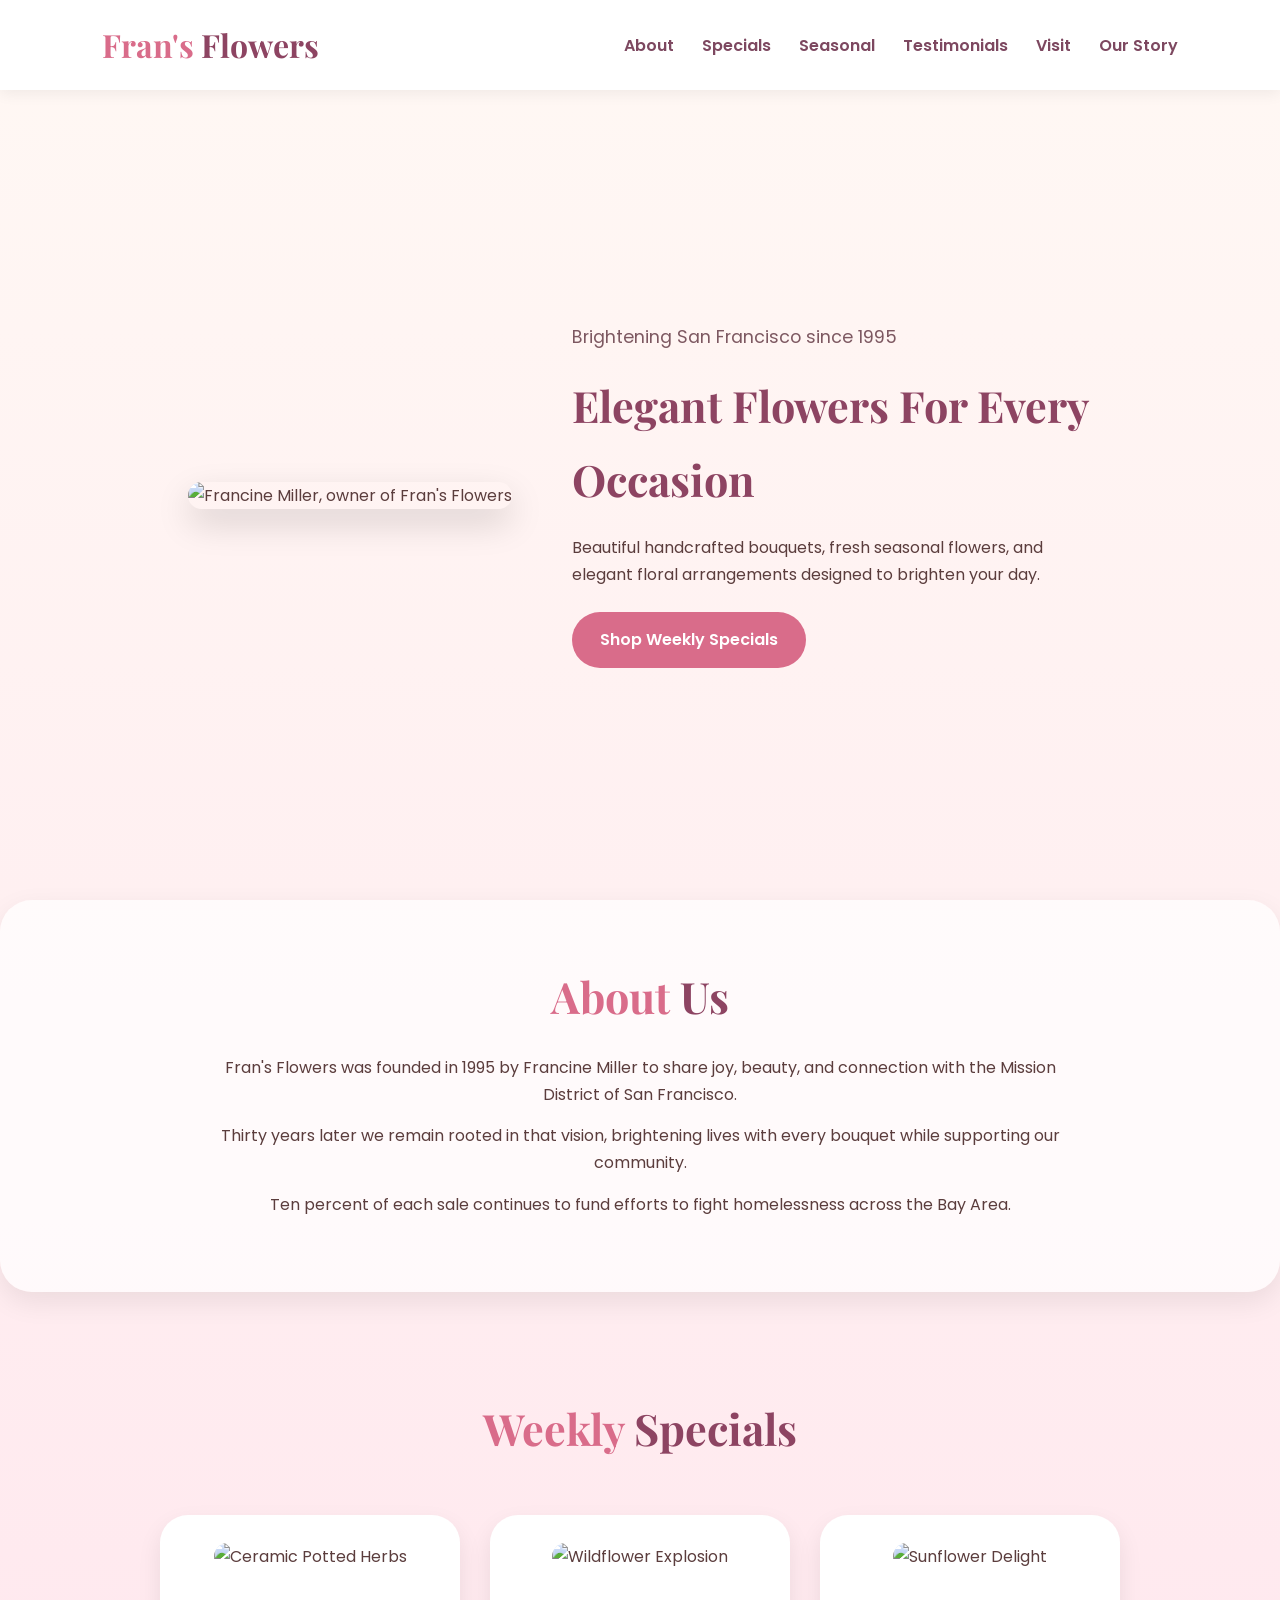
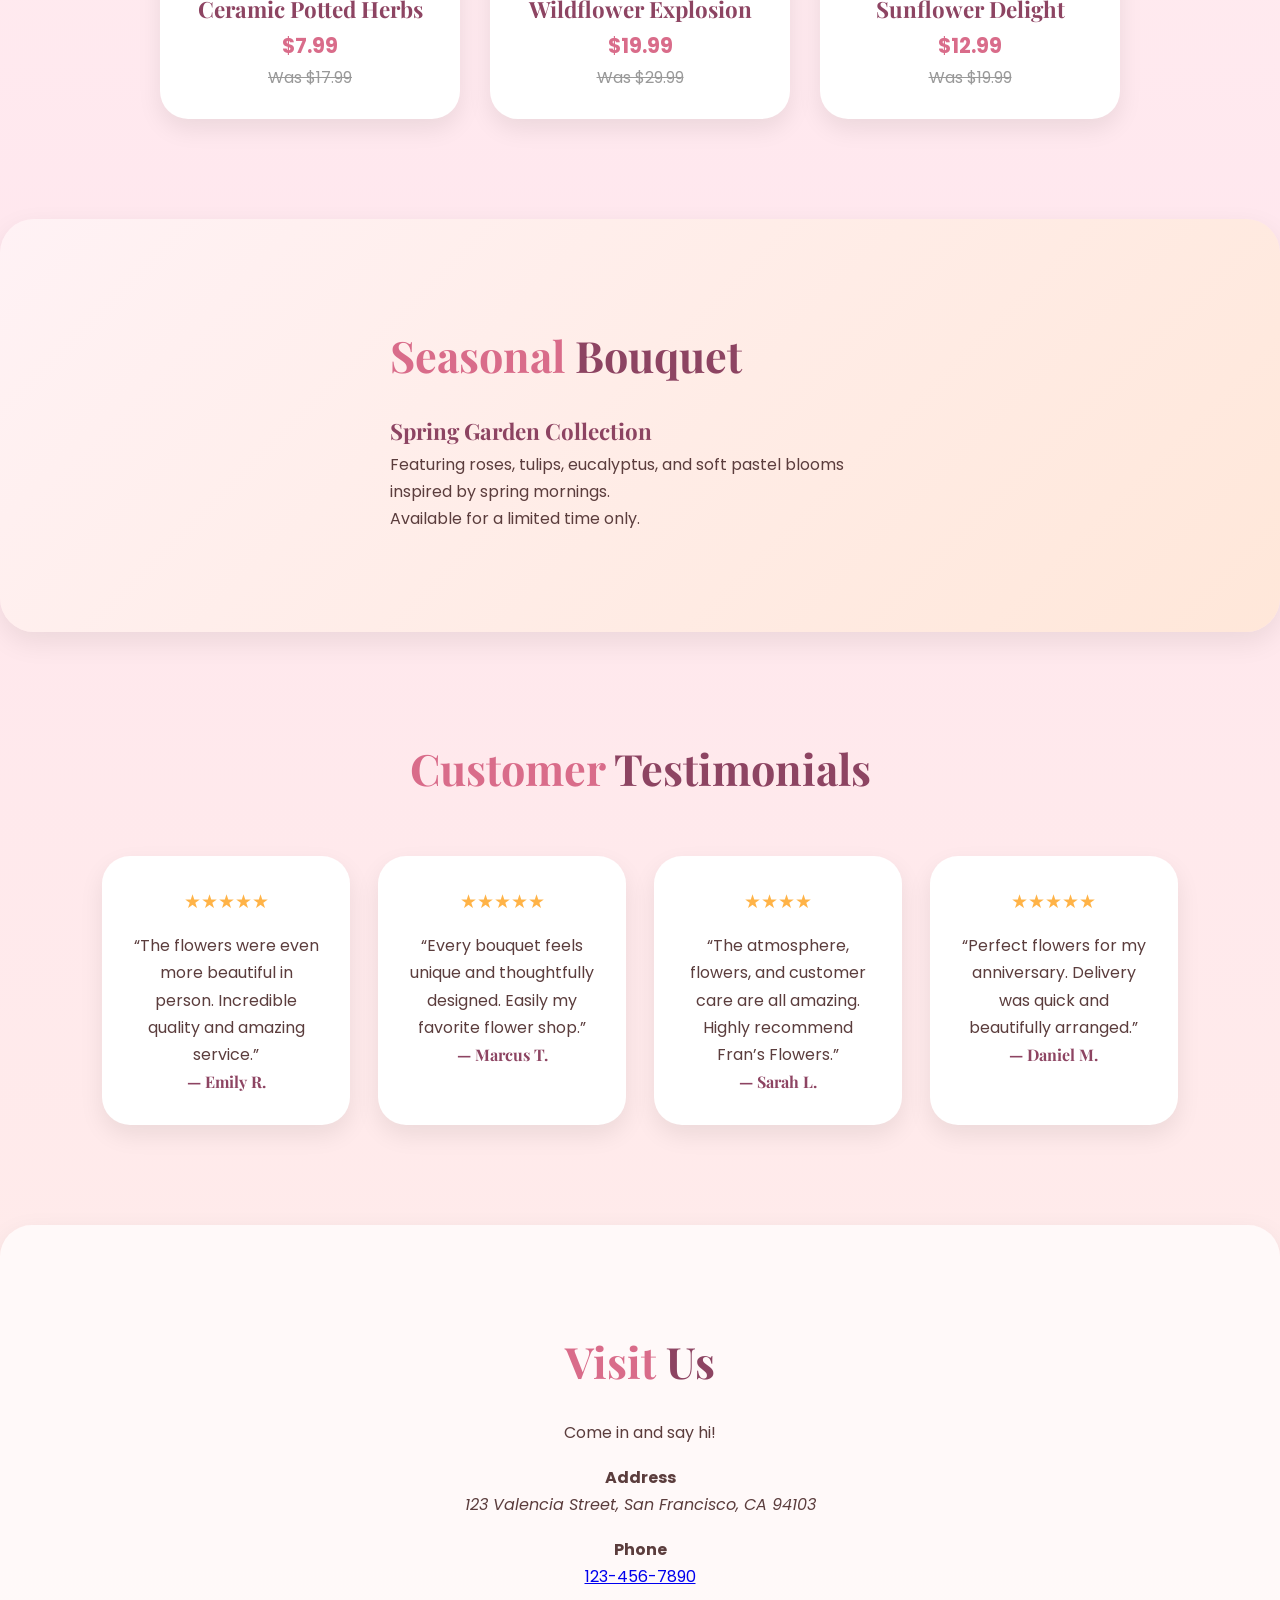
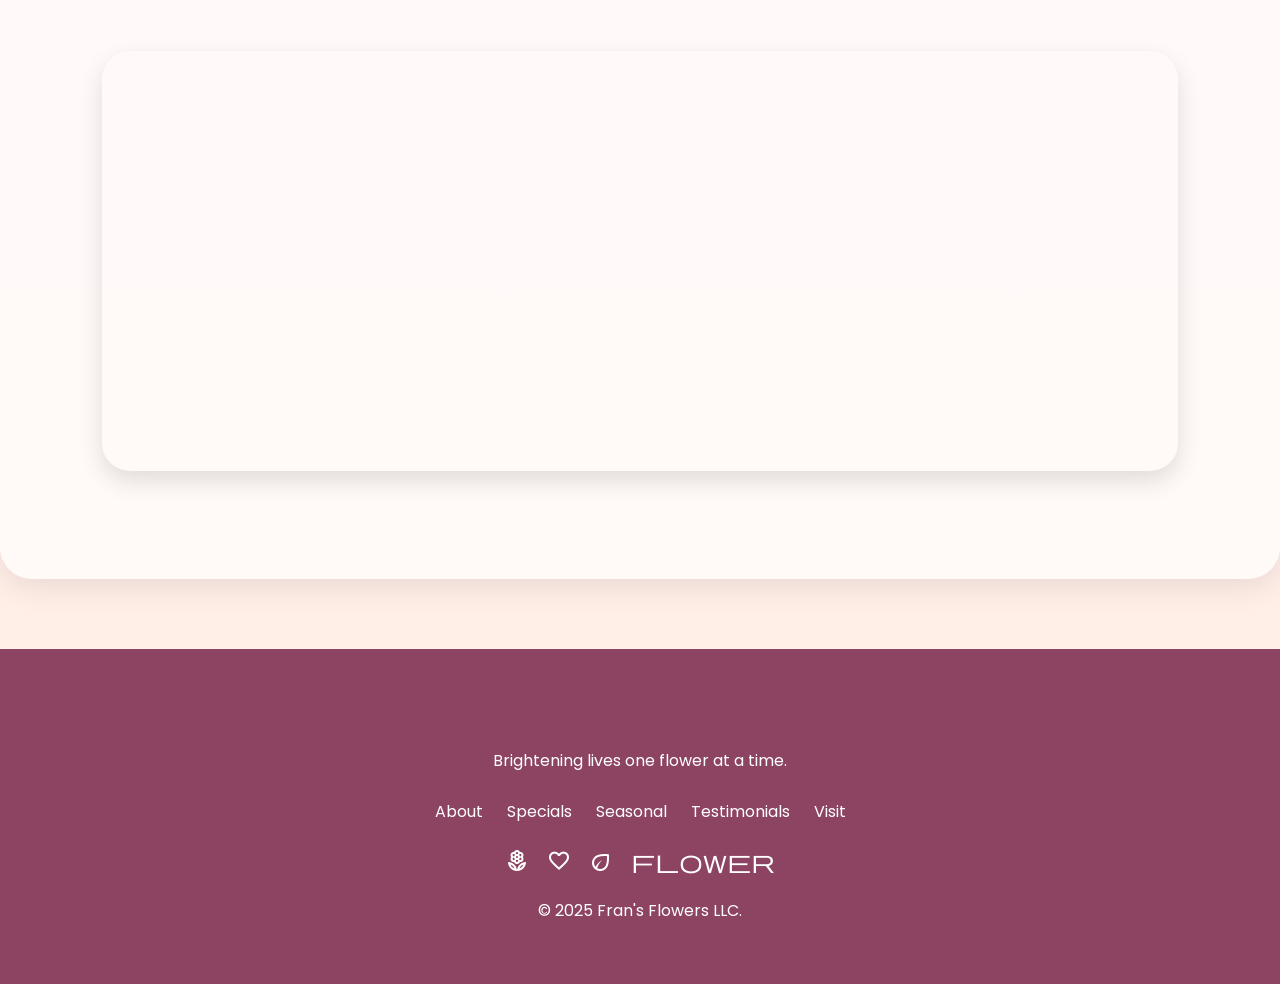
==== index.html @ b27cbd12 "Fran's Flowers" ====
<!DOCTYPE html>
<html lang="en">
<head>
  <meta charset="utf-8" />
  <meta name="viewport" content="width=device-width, initial-scale=1" />

  <title>Fran's Flowers | Boutique Flower Shop in San Francisco</title>

  <link rel="stylesheet" href="style.css" />

  <!-- Google Fonts -->
  <link rel="preconnect" href="https://fonts.googleapis.com">
  <link rel="preconnect" href="https://fonts.gstatic.com" crossorigin>

  <link
    href="https://fonts.googleapis.com/css2?family=Playfair+Display:wght@600;700&family=Poppins:wght@300;400;500;600&display=swap"
    rel="stylesheet"
  />

  <!-- Google Icons -->
  <link
    href="https://fonts.googleapis.com/css2?family=Material+Symbols+Outlined"
    rel="stylesheet"
  />
</head>

<body>

  <!--NAVIGATION-->

  <header>

    <nav class="navbar">

      <div class="logo">
        <h1>
          <span class="accent">Fran's</span> Flowers
        </h1>
      </div>

      <ul class="nav-menu">

        <li><a href="#about">About</a></li>

        <li><a href="#specials">Specials</a></li>

        <li><a href="#seasonal">Seasonal</a></li>

        <li><a href="#testimonials">Testimonials</a></li>

        <li><a href="#visit">Visit</a></li>

        <li><a href="about.html">Our Story</a></li>

      </ul>

    </nav>

  </header>

  <!--HERO SECTION-->

  <section class="hero-section">

    <div class="hero-image-container">

      <img
        src="img/fran.png"
        alt="Francine Miller, owner of Fran's Flowers"
        class="hero-img"
      />

    </div>

    <div class="hero-text">

      <p class="tagline">
        Brightening San Francisco since 1995
      </p>

      <h2>
        Elegant Flowers For Every Occasion
      </h2>

      <p>
        Beautiful handcrafted bouquets, fresh seasonal flowers,
        and elegant floral arrangements designed to brighten your day.
      </p>

      <a href="#specials" class="hero-btn">
        Shop Weekly Specials
      </a>

    </div>

  </section>

  <!--ABOUT-->

  <main>

    <section class="about-us" id="about">

      <h2>
        <span class="accent">About</span> Us
      </h2>

      <p>
        Fran's Flowers was founded in 1995 by Francine Miller to share joy,
        beauty, and connection with the Mission District of San Francisco.
      </p>

      <p>
        Thirty years later we remain rooted in that vision,
        brightening lives with every bouquet while supporting our community.
      </p>

      <p>
        Ten percent of each sale continues to fund efforts
        to fight homelessness across the Bay Area.
      </p>

    </section>

    <!--WEEKLY SPECIALS-->

    <section class="specials" id="specials">

      <h2>
        <span class="accent">Weekly</span> Specials
      </h2>

      <div class="specials-list">

        <article class="special-offer">

          <img
            src="img/potted_plant.png"
            alt="Ceramic Potted Herbs"
          />

          <h3>Ceramic Potted Herbs</h3>

          <p class="price-now">$7.99</p>

          <p class="price-was">Was $17.99</p>

        </article>

        <article class="special-offer">

          <img
            src="img/wild_flowers.png"
            alt="Wildflower Explosion"
          />

          <h3>Wildflower Explosion</h3>

          <p class="price-now">$19.99</p>

          <p class="price-was">Was $29.99</p>

        </article>

        <article class="special-offer">

          <img
            src="img/sunflowers.png"
            alt="Sunflower Delight"
          />

          <h3>Sunflower Delight</h3>

          <p class="price-now">$12.99</p>

          <p class="price-was">Was $19.99</p>

        </article>

      </div>

    </section>

    <!--SEASONAL FEATURE-->

    <section class="seasonal-feature" id="seasonal">

      <div class="seasonal-content">

        <div class="seasonal-text">

          <h2>
            <span class="accent">Seasonal</span> Bouquet
          </h2>

          <h3>Spring Garden Collection</h3>

          <p>
            Featuring roses, tulips, eucalyptus,
            and soft pastel blooms inspired by spring mornings.
          </p>

          <p>
            Available for a limited time only.
          </p>

        </div>

      </div>

    </section>

    <!--TESTIMONIALS-->

    <section class="testimonials" id="testimonials">

      <h2>
        <span class="accent">Customer</span> Testimonials
      </h2>

      <div class="testimonial-grid">

        <article class="testimonial-card">

          <div class="stars">★★★★★</div>

          <p>
            “The flowers were even more beautiful in person.
            Incredible quality and amazing service.”
          </p>

          <h4>— Emily R.</h4>

        </article>

        <article class="testimonial-card">

          <div class="stars">★★★★★</div>

          <p>
            “Every bouquet feels unique and thoughtfully designed.
            Easily my favorite flower shop.”
          </p>

          <h4>— Marcus T.</h4>

        </article>

        <article class="testimonial-card">

          <div class="stars">★★★★</div>

          <p>
            “The atmosphere, flowers, and customer care are all amazing.
            Highly recommend Fran’s Flowers.”
          </p>

          <h4>— Sarah L.</h4>

        </article>

        <article class="testimonial-card">

          <div class="stars">★★★★★</div>

          <p>
            “Perfect flowers for my anniversary.
            Delivery was quick and beautifully arranged.”
          </p>

          <h4>— Daniel M.</h4>

        </article>

      </div>

    </section>

    <!--VISIT US-->

    <section class="visit-us" id="visit">

      <h2>
        <span class="accent">Visit</span> Us
      </h2>

      <div class="contact-info">

        <p>
          Come in and say hi!
        </p>

        <div class="address-block">

          <p><strong>Address</strong></p>

          <address>
            123 Valencia Street,
            San Francisco, CA 94103
          </address>

        </div>

        <div class="phone-block">

          <p><strong>Phone</strong></p>

          <a href="tel:+1234567890">
            123-456-7890
          </a>

        </div>

      </div>

      <iframe
        title="Map Location"
        src="https://www.google.com/maps/embed?pb=!1m18!1m12!1m3!1d3153.144965296929!2d-122.4230293!3d37.7689366!2m3!1f0!2f0!3f0!3m2!1i1024!2i768!4f13.1!3m3!1m2!1s0x808f7e3a37128e21%3A0xf85bfc7fef295b98!2s123%20Valencia%20St%2C%20San%20Francisco%2C%20CA%2094103!5e0!3m2!1sen!2sus!4v1722345678901!5m2!1sen!2sus"
        loading="lazy"
        referrerpolicy="no-referrer-when-downgrade"
      ></iframe>

    </section>

  </main>

  <!-- =========================
       FOOTER
  ========================== -->

  <footer>

    <h3>Fran's Flowers</h3>

    <p>
      Brightening lives one flower at a time.
    </p>

    <div class="footer-links">

      <a href="#about">About</a>

      <a href="#specials">Specials</a>

      <a href="#seasonal">Seasonal</a>

      <a href="#testimonials">Testimonials</a>

      <a href="#visit">Visit</a>

    </div>

    <div class="social-icons">

      <span class="material-symbols-outlined">
        local_florist
      </span>

      <span class="material-symbols-outlined">
        favorite
      </span>

      <span class="material-symbols-outlined">
        eco
      </span>

      <span class="material-symbols-outlined">
        flower
      </span>

    </div>

    <p class="copyright">
      © 2025 Fran's Flowers LLC.
    </p>

  </footer>

</body>
</html>
---- style.css ----
*{
  margin:0;
  padding:0;
  box-sizing:border-box;
}

html{
  scroll-behavior:smooth;
}

body{
  font-family:"Poppins",sans-serif;

  background:linear-gradient(
    180deg,
    #fff8f4 0%,
    #ffe7ee 45%,
    #fff0e6 100%
  );

  color:#5b3d3d;

  line-height:1.7;
}

/*TYPOGRAPHY*/

h1,
h2,
h3,
h4{
  font-family:"Playfair Display",serif;
  color:#8d4462;
}

h2{
  font-size:2.7rem;
  margin-bottom:20px;
}

h3{
  font-size:1.4rem;
}

.accent{
  color:#d96c8a;
}

/*NAVBAR*/

header{
  position:sticky;
  top:0;
  z-index:1000;
}

.navbar{
  display:flex;
  justify-content:space-between;
  align-items:center;

  padding:18px 8%;

  background:rgba(255,255,255,0.94);

  backdrop-filter:blur(10px);

  box-shadow:0 4px 14px rgba(0,0,0,0.06);

  flex-wrap:wrap;
}

.logo h1{
  font-size:2rem;
}

.nav-menu{
  display:flex;
  align-items:center;
  justify-content:center;

  gap:28px;

  list-style:none;

  flex-wrap:wrap;
}

.nav-menu li a{
  text-decoration:none;

  color:#7d4860;

  font-weight:600;

  transition:0.3s ease;
}

.nav-menu li a:hover{
  color:#d96c8a;
}

/* HERO SECTION*/

.hero-section{
  min-height:90vh;

  display:flex;
  justify-content:center;
  align-items:center;

  gap:60px;

  padding:80px 8%;

  flex-wrap:wrap;
}

.hero-image-container{
  display:flex;
  justify-content:center;
  align-items:center;
}

.hero-img{
  width:100%;
  max-width:460px;

  border-radius:28px;

  box-shadow:0 14px 35px rgba(0,0,0,0.15);
}

.hero-text{
  max-width:520px;
}

.tagline{
  color:#7d5861;
  margin-bottom:16px;
  font-size:1.1rem;
}

.hero-text h2{
  margin-bottom:18px;
}

.hero-btn{
  display:inline-block;

  margin-top:24px;

  padding:14px 28px;

  border-radius:999px;

  background:#d96c8a;

  color:white;

  text-decoration:none;

  font-weight:600;

  transition:0.3s ease;
}

.hero-btn:hover{
  background:#be5876;
  transform:translateY(-3px);
}

/*GENERAL SECTION SPACING*/

section{
  padding:100px 8%;
}

/*ABOUT */

.about-us{
  background:rgba(255,255,255,0.72);

  padding:60px;

  border-radius:32px;

  text-align:center;

  box-shadow:0 10px 28px rgba(0,0,0,0.08);
}

.about-us p{
  max-width:850px;
  margin:14px auto;
}

/*SPECIALS*/

.specials{
  text-align:center;
}

.specials-list{
  display:flex;

  justify-content:center;

  align-items:stretch;

  gap:30px;

  flex-wrap:wrap;

  margin-top:50px;
}

.special-offer{
  background:white;

  width:300px;

  padding:28px;

  border-radius:28px;

  box-shadow:0 10px 24px rgba(0,0,0,0.08);

  transition:0.3s ease;
}

.special-offer:hover{
  transform:translateY(-10px);
}

.special-offer img{
  width:100%;

  height:250px;

  object-fit:cover;

  border-radius:22px;

  margin-bottom:20px;
}

.price-now{
  color:#d96c8a;

  font-size:1.3rem;

  font-weight:700;
}

.price-was{
  color:#999;

  text-decoration:line-through;
}

/*SEASONAL FEATURE*/

.seasonal-feature{
  background:linear-gradient(
    135deg,
    #fff2f5,
    #ffe7d9
  );

  border-radius:34px;

  box-shadow:0 10px 28px rgba(0,0,0,0.08);
}

.seasonal-content{
  display:flex;

  justify-content:center;

  align-items:center;

  gap:50px;

  flex-wrap:wrap;
}

.seasonal-img{
  width:100%;
  max-width:420px;

  border-radius:28px;

  box-shadow:0 12px 28px rgba(0,0,0,0.12);
}

.seasonal-text{
  max-width:500px;
}

/* TESTIMONIALS*/

.testimonials{
  text-align:center;
}

.testimonial-grid{
  display:grid;

  grid-template-columns:repeat(auto-fit,minmax(240px,1fr));

  gap:28px;

  margin-top:50px;
}

.testimonial-card{
  background:white;

  padding:30px;

  border-radius:28px;

  box-shadow:0 10px 24px rgba(0,0,0,0.08);

  transition:0.3s ease;
}

.testimonial-card:hover{
  transform:translateY(-8px);
}

.stars{
  color:#ffb347;

  font-size:1.2rem;

  margin-bottom:14px;
}

/* VISIT US */

.visit-us{
  background:rgba(255,255,255,0.72);

  border-radius:32px;

  text-align:center;

  box-shadow:0 10px 28px rgba(0,0,0,0.08);
}

.contact-info{
  margin-bottom:30px;
}

.address-block,
.phone-block{
  margin-top:18px;
}

iframe{
  width:100%;

  height:420px;

  border:none;

  border-radius:28px;

  margin-top:30px;

  box-shadow:0 10px 24px rgba(0,0,0,0.12);
}

/*FOOTER*/

footer{
  background:#8d4462;

  color:white;

  text-align:center;

  padding:60px 20px;

  margin-top:70px;
}

.footer-links{
  display:flex;

  justify-content:center;

  gap:24px;

  flex-wrap:wrap;

  margin:24px 0;
}

.footer-links a{
  color:white;

  text-decoration:none;
}

.social-icons{
  display:flex;

  justify-content:center;

  gap:18px;

  margin-top:20px;
}

.material-symbols-outlined{
  font-size:34px;

  cursor:pointer;
}

.copyright{
  margin-top:24px;
}

/*RESPONSIVE*/

@media (max-width:768px){

  .navbar{
    justify-content:center;

    text-align:center;

    gap:18px;
  }

  .nav-menu{
    gap:18px;
  }

  .hero-section{
    text-align:center;
  }

  h2{
    font-size:2.1rem;
  }

  .about-us,
  .visit-us,
  .seasonal-feature{
    padding:40px 20px;
  }

  iframe{
    height:300px;
  }
}
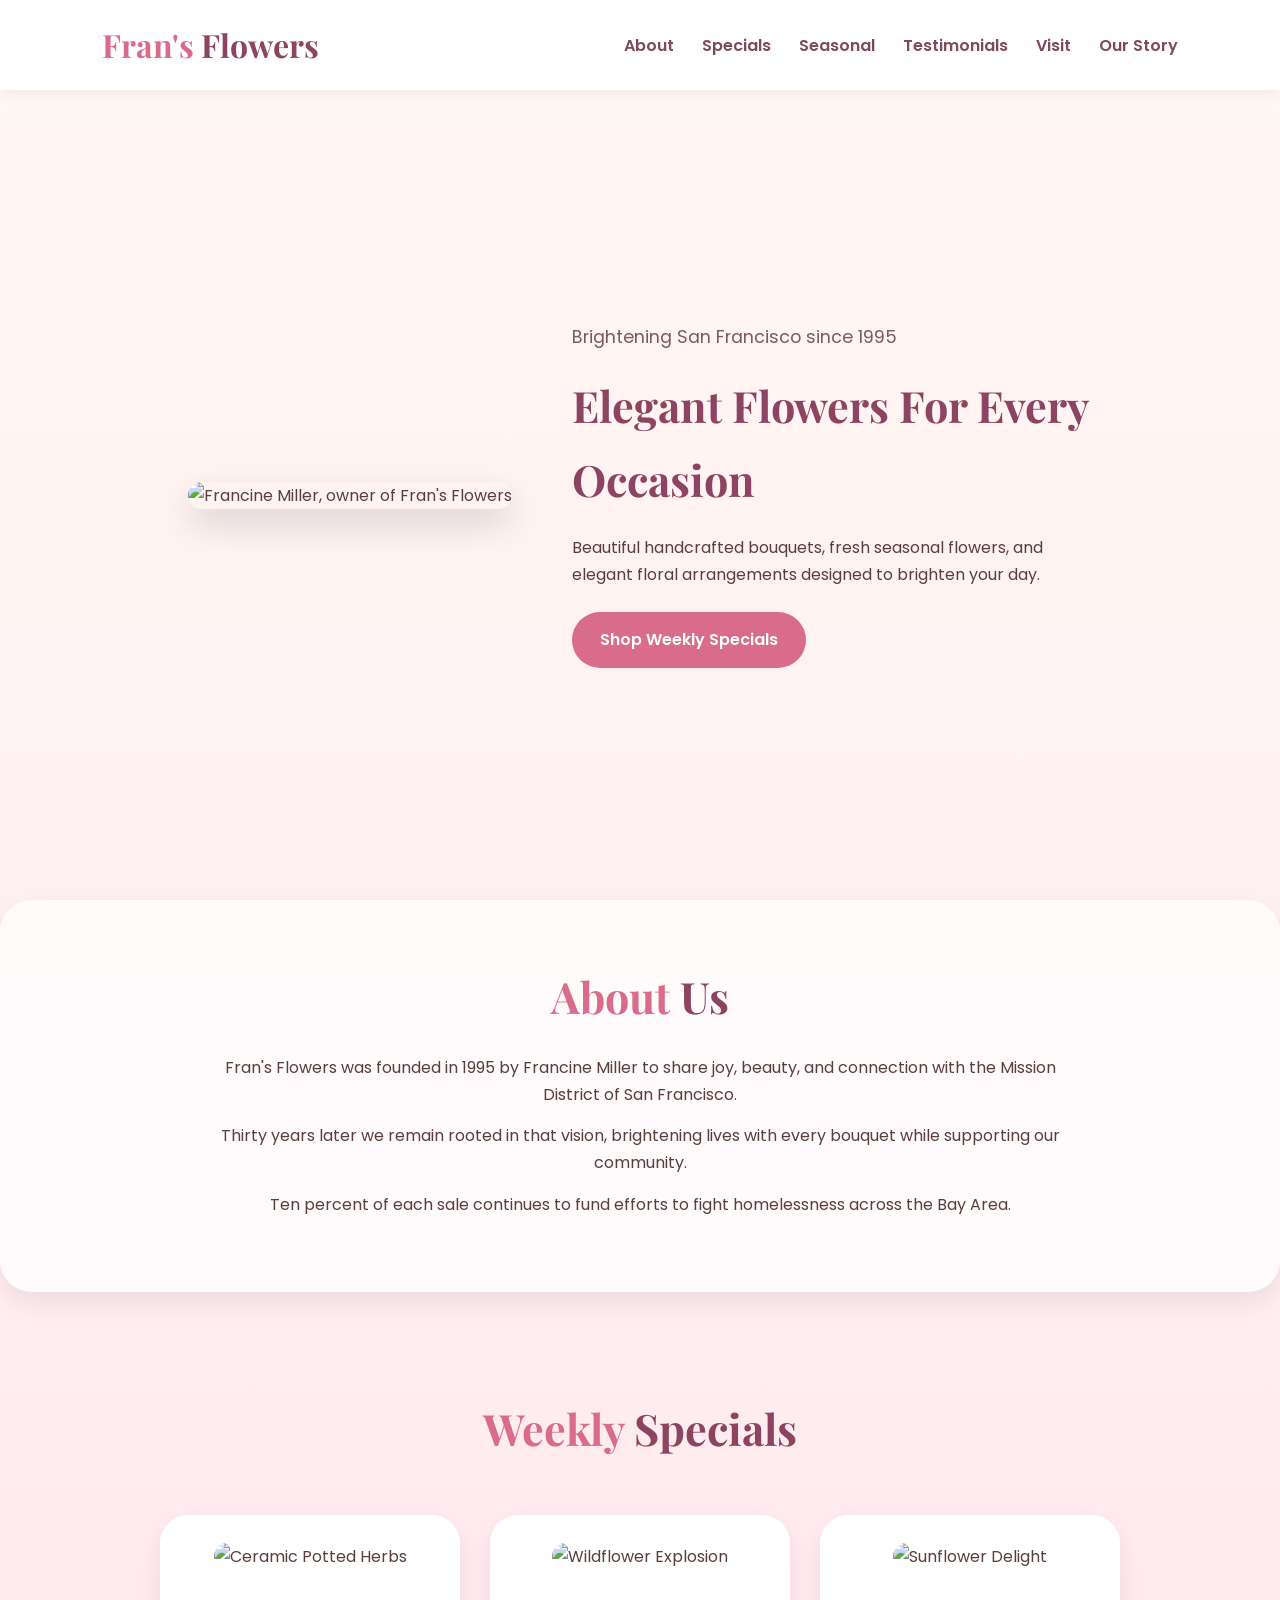
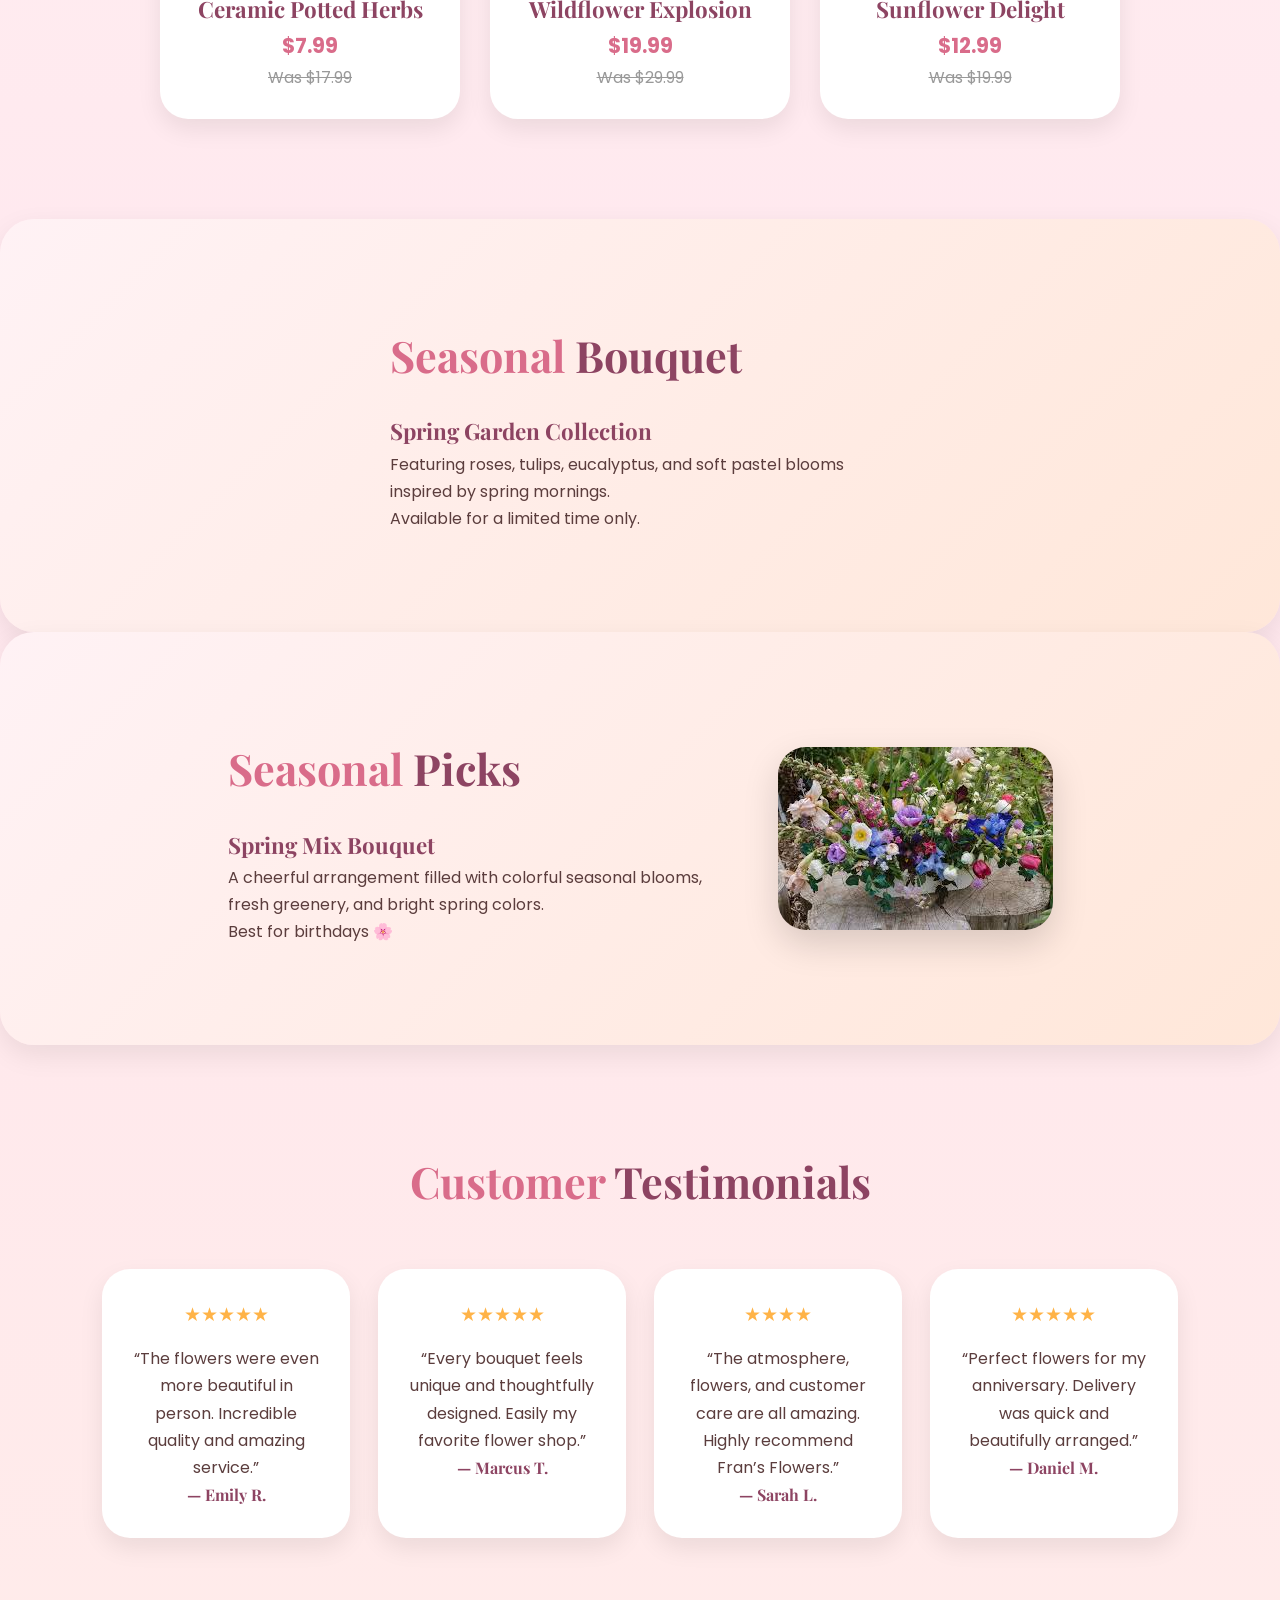
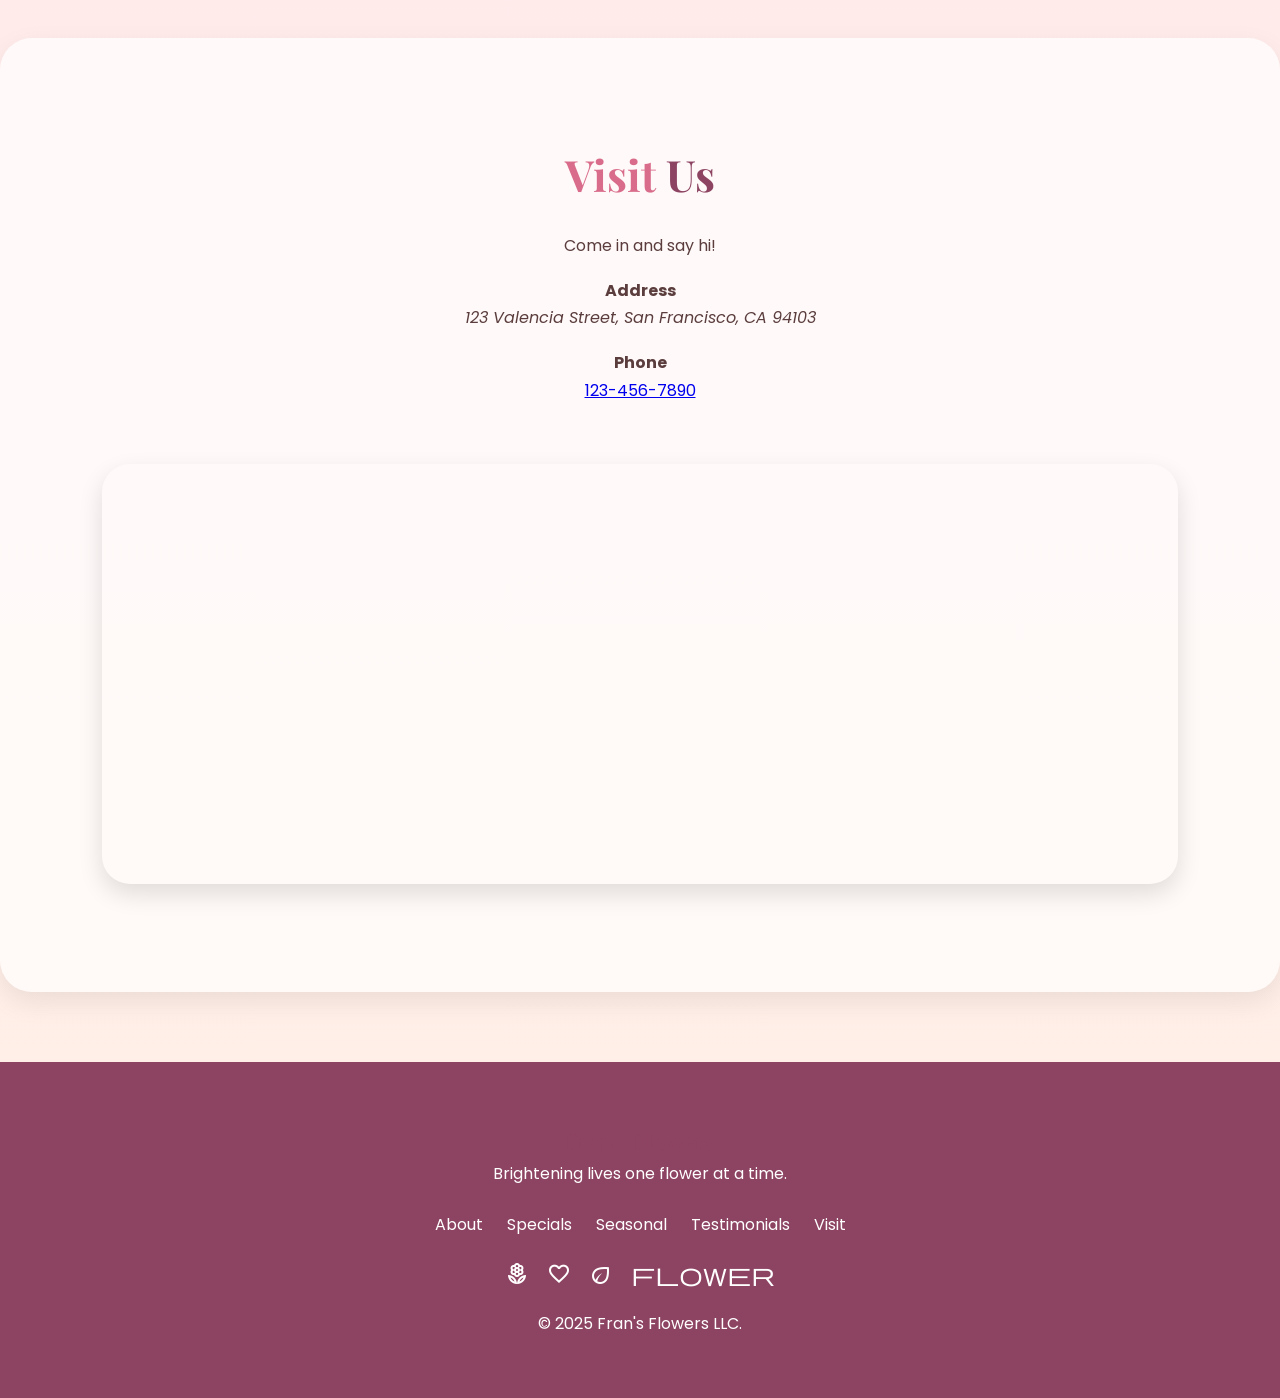
==== commit 00f8f879: "about.html" ====
--- a/index.html
+++ b/index.html
@@ -40,7 +40,8 @@
 
       <ul class="nav-menu">
 
-        <li><a href="#about">About</a></li>
+        <!-- UPDATED ONLY THIS LINK -->
+        <li><a href="about.html">About</a></li>
 
         <li><a href="#specials">Specials</a></li>
 
@@ -203,6 +204,46 @@
           <p>
             Available for a limited time only.
           </p>
+
+        </div>
+
+      </div>
+
+    </section>
+
+    <!-- NEW SEASONAL PICKS SECTION -->
+
+    <section class="seasonal-feature">
+
+      <div class="seasonal-content">
+
+        <div class="seasonal-text">
+
+          <h2>
+            <span class="accent">Seasonal</span> Picks
+          </h2>
+
+          <h3>Spring Mix Bouquet</h3>
+
+          <p>
+            A cheerful arrangement filled with colorful seasonal blooms,
+            fresh greenery, and bright spring colors.
+          </p>
+
+          <p>
+            Best for birthdays 🌸
+          </p>
+
+        </div>
+
+        <div class="hero-image-container">
+
+          <img
+            src="img/springmix.jpg"
+            alt="Spring Mix Bouquet"
+            class="hero-img"
+            
+          />
 
         </div>
 
@@ -324,9 +365,7 @@
 
   </main>
 
-  <!-- =========================
-       FOOTER
-  ========================== -->
+  <!-- FOOTER -->
 
   <footer>
 
@@ -338,7 +377,7 @@
 
     <div class="footer-links">
 
-      <a href="#about">About</a>
+      <a href="about.html">About</a>
 
       <a href="#specials">Specials</a>
 
--- a/style.css
+++ b/style.css
@@ -124,11 +124,14 @@
 
 .hero-img{
   width:100%;
-  max-width:460px;
+  max-width:420px;
+  height:auto;
+  display:block;
 
   border-radius:28px;
-
   box-shadow:0 14px 35px rgba(0,0,0,0.15);
+
+  object-fit:cover;
 }
 
 .hero-text{
